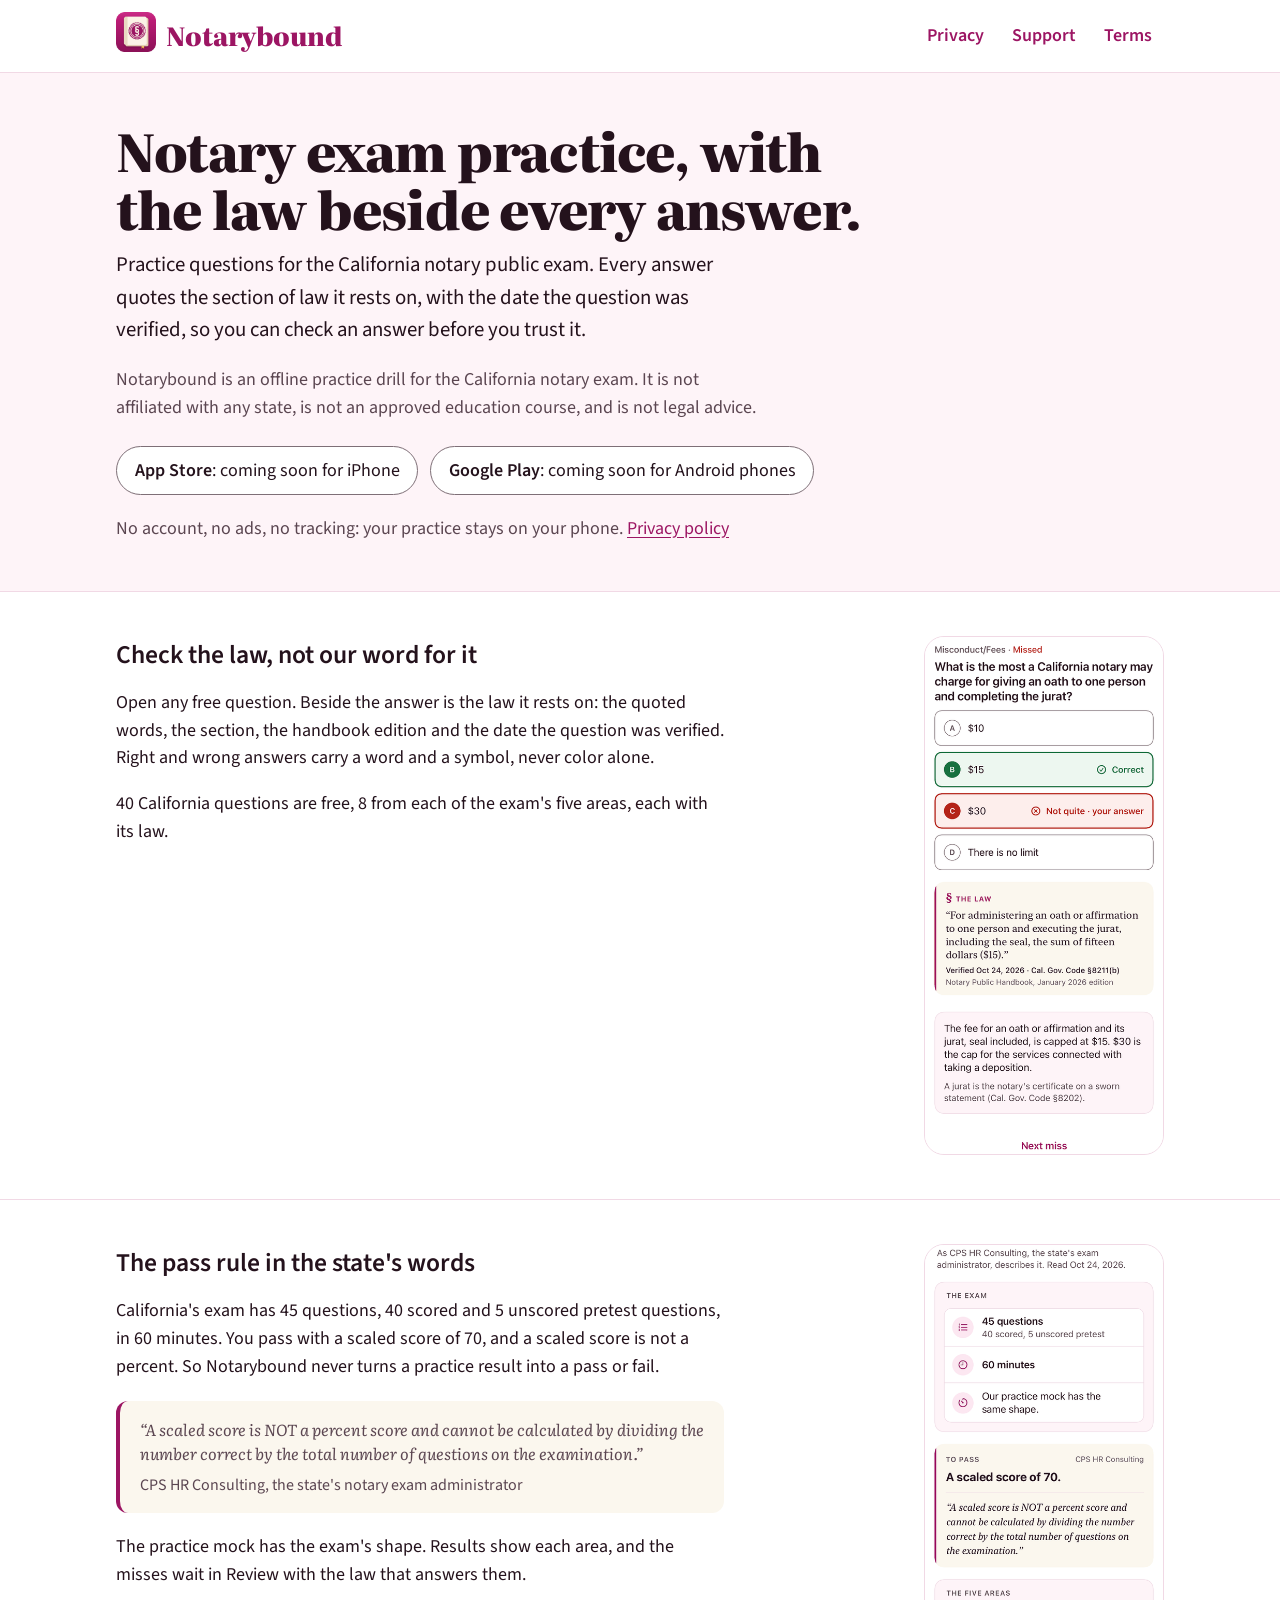
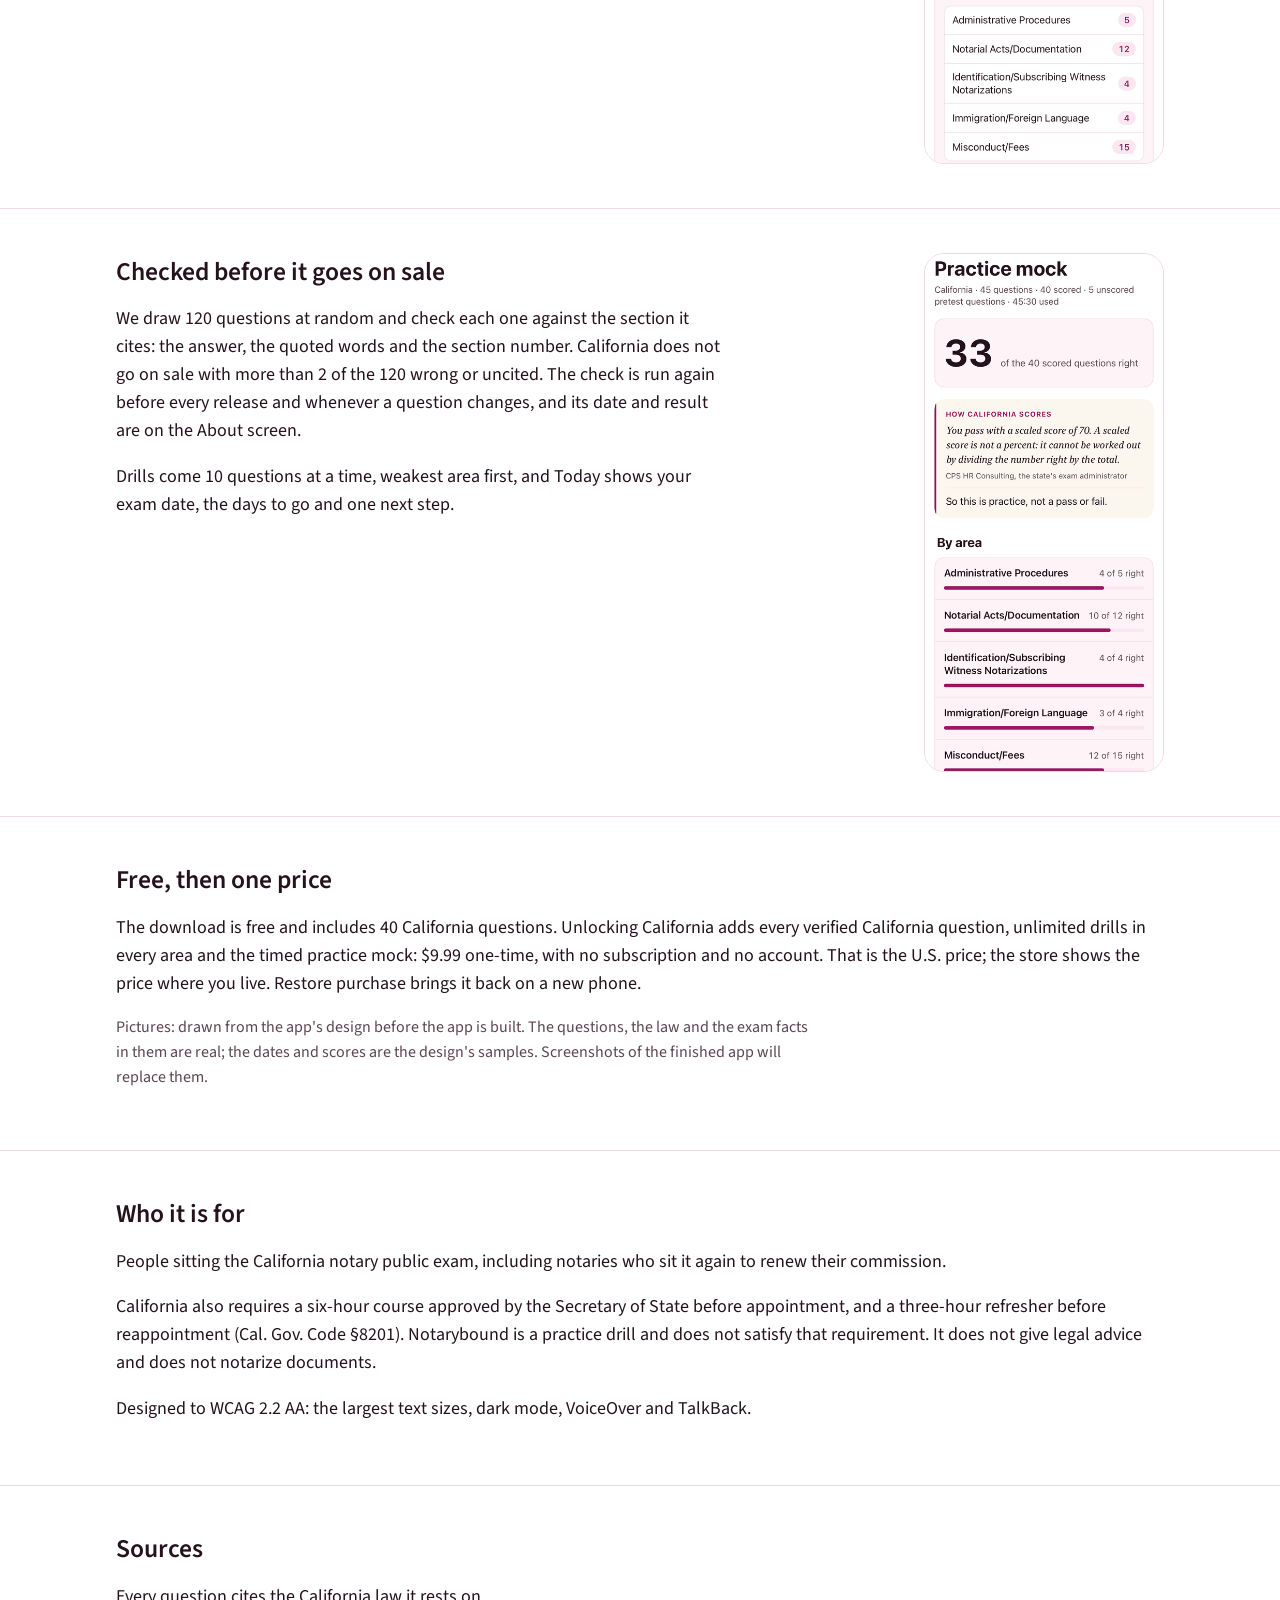
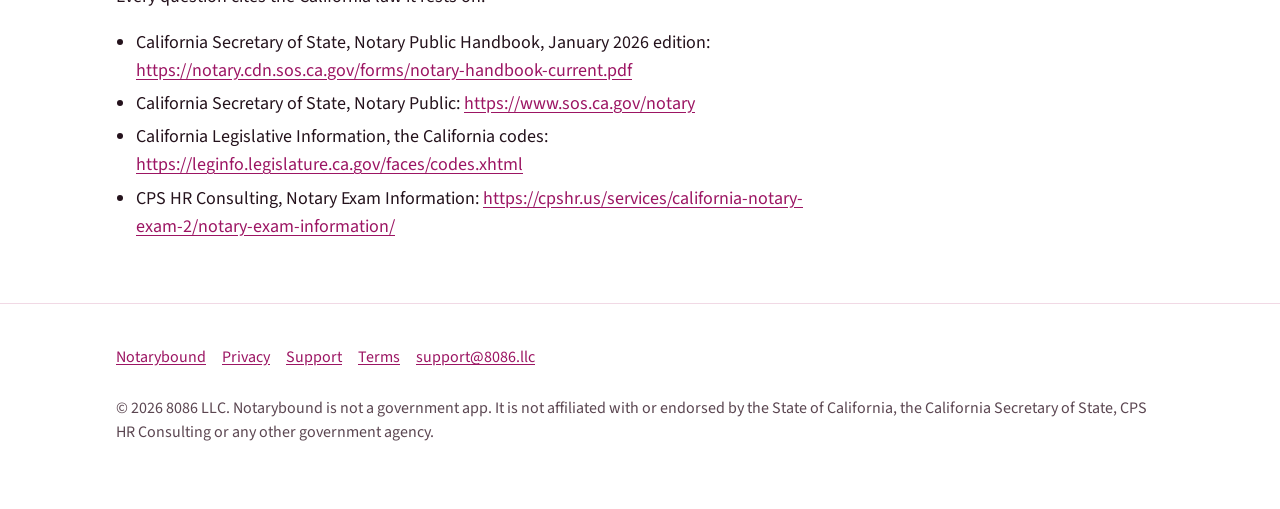
==== index.html @ fcd40908 "Notarybound site: landing, privacy, support and terms pages The launch pack's site for Notarybound (" ====
<!doctype html>
<html lang="en-US">
<head>
<meta charset="utf-8">
<meta name="viewport" content="width=device-width, initial-scale=1">
<title>Notarybound: California notary exam practice</title>
<meta name="description" content="Practice for the California notary public exam, offline. Every answer quotes the law it rests on, with the date it was verified. 40 free questions, no account.">
<link rel="canonical" href="https://soloinc-projects.github.io/notarybound/">
<meta name="color-scheme" content="light dark">
<meta name="theme-color" content="#9C1563" media="(prefers-color-scheme: light)">
<meta name="theme-color" content="#150A10" media="(prefers-color-scheme: dark)">
<meta property="og:type" content="website">
<meta property="og:site_name" content="Notarybound">
<meta property="og:title" content="Notarybound: California notary exam practice">
<meta property="og:description" content="Practice for the California notary public exam, offline. Every answer quotes the law it rests on, with the date it was verified. 40 free questions, no account.">
<meta property="og:url" content="https://soloinc-projects.github.io/notarybound/">
<meta property="og:image" content="https://soloinc-projects.github.io/notarybound/og-image.png">
<meta property="og:image:width" content="1200">
<meta property="og:image:height" content="630">
<meta property="og:image:alt" content="Notarybound: a cream book with a berry notary seal on its cover, on berry">
<meta name="twitter:card" content="summary_large_image">
<link rel="icon" href="favicon.ico" sizes="any">
<link rel="icon" href="favicon.svg" type="image/svg+xml">
<link rel="apple-touch-icon" href="apple-touch-icon.png">
<link rel="manifest" href="site.webmanifest">
<link rel="preload" href="fonts/literata-display.woff2" as="font" type="font/woff2" crossorigin>
<link rel="stylesheet" href="css/site.css">
<script type="application/ld+json">{"@context": "https://schema.org", "@type": "MobileApplication", "name": "Notarybound", "alternateName": "Notarybound: Notary Exam Prep", "url": "https://soloinc-projects.github.io/notarybound/", "description": "Practice for the California notary public exam, offline. Every answer quotes the law it rests on, with the date it was verified. 40 free questions, no account.", "applicationCategory": "EducationalApplication", "operatingSystem": "iOS 17 or later; Android 8.0 or later", "inLanguage": "en-US", "isAccessibleForFree": true, "offers": {"@type": "Offer", "price": "0", "priceCurrency": "USD"}, "publisher": {"@type": "Organization", "name": "8086 LLC", "email": "support@8086.llc"}, "image": "https://soloinc-projects.github.io/notarybound/icon-512.png", "screenshot": ["https://soloinc-projects.github.io/notarybound/img/question-light.png", "https://soloinc-projects.github.io/notarybound/img/exam-light.png", "https://soloinc-projects.github.io/notarybound/img/results-light.png"]}</script>
</head>
<body>
<a class="skip" href="#main">Skip to content</a>
<header class="site"><div class="wrap">
<a class="brand" href="./" aria-label="Notarybound, home"><picture><source srcset="img/mark-dark.png" media="(prefers-color-scheme: dark)"><img src="img/mark-light.png" width="40" height="40" alt=""></picture><span class="wordmark">Notarybound</span></a>
<nav class="site" aria-label="Site"><ul><li><a href="privacy/">Privacy</a></li><li><a href="support/">Support</a></li><li><a href="terms/">Terms</a></li></ul></nav>
</div></header>
<main id="main">
<div class="hero"><div class="wrap">
<h1>Notary exam practice, with the law beside every answer.</h1>
<p class="lede">Practice questions for the California notary public exam. Every answer quotes the section of law it rests on, with the date the question was verified, so you can check an answer before you trust it.</p>
<p class="plain">Notarybound is an offline practice drill for the California notary exam. It is not affiliated with any state, is not an approved education course, and is not legal advice.</p>
<ul class="stores" aria-label="Where to get it">
<li><strong>App Store</strong>: coming soon for iPhone</li>
<li><strong>Google Play</strong>: coming soon for Android phones</li>
</ul>
<p class="oneline">No account, no ads, no tracking: your practice stays on your phone. <a href="privacy/">Privacy policy</a></p>
</div></div>

<section aria-labelledby="p1"><div class="wrap proof">
<div>
<h2 id="p1">Check the law, not our word for it</h2>
<p>Open any free question. Beside the answer is the law it rests on: the quoted words, the section, the handbook edition and the date the question was verified. Right and wrong answers carry a word and a symbol, never color alone.</p>
<p>40 California questions are free, 8 from each of the exam's five areas, each with its law.</p>
</div>
<figure class="shot"><picture><source srcset="img/question-dark.png" media="(prefers-color-scheme: dark)"><img src="img/question-light.png" width="460" height="1000" alt="Notarybound's question screen: a missed California question on the most a notary may charge for giving an oath to one person, with the right answer marked Correct, the chosen one marked Not quite, and the law card quoting California Government Code section 8211(b), with its verified date and handbook edition." loading="lazy"></picture></figure>
</div></section>

<section aria-labelledby="p2"><div class="wrap proof">
<div>
<h2 id="p2">The pass rule in the state's words</h2>
<p>California's exam has 45 questions, 40 scored and 5 unscored pretest questions, in 60 minutes. You pass with a scaled score of 70, and a scaled score is not a percent. So Notarybound never turns a practice result into a pass or fail.</p>
<div class="law"><blockquote><p>“A scaled score is NOT a percent score and cannot be calculated by dividing the number correct by the total number of questions on the examination.”</p></blockquote><p>CPS HR Consulting, the state's notary exam administrator</p></div>
<p>The practice mock has the exam's shape. Results show each area, and the misses wait in Review with the law that answers them.</p>
</div>
<figure class="shot"><picture><source srcset="img/exam-dark.png" media="(prefers-color-scheme: dark)"><img src="img/exam-light.png" width="460" height="1000" alt="The About this exam screen for California, as CPS HR Consulting describes it: 45 questions, 40 scored and 5 unscored pretest, 60 minutes, and to pass, a scaled score of 70, with CPS HR's sentence that a scaled score is not a percent, then the five areas with their scored questions." loading="lazy"></picture></figure>
</div></section>

<section aria-labelledby="p3"><div class="wrap proof">
<div>
<h2 id="p3">Checked before it goes on sale</h2>
<p>We draw 120 questions at random and check each one against the section it cites: the answer, the quoted words and the section number. California does not go on sale with more than 2 of the 120 wrong or uncited. The check is run again before every release and whenever a question changes, and its date and result are on the About screen.</p>
<p>Drills come 10 questions at a time, weakest area first, and Today shows your exam date, the days to go and one next step.</p>
</div>
<figure class="shot"><picture><source srcset="img/results-dark.png" media="(prefers-color-scheme: dark)"><img src="img/results-light.png" width="460" height="1000" alt="A practice mock's results: 33 of the 40 scored questions right, the card How California scores, which says this is practice, not a pass or fail, and the result in each of the five areas." loading="lazy"></picture></figure>
</div></section>

<section aria-labelledby="price"><div class="wrap">
<h2 id="price">Free, then one price</h2>
<p>The download is free and includes 40 California questions. Unlocking California adds every verified California question, unlimited drills in every area and the timed practice mock: $9.99 one-time, with no subscription and no account. That is the U.S. price; the store shows the price where you live. Restore purchase brings it back on a new phone.</p>
<p class="note">Pictures: drawn from the app's design before the app is built. The questions, the law and the exam facts in them are real; the dates and scores are the design's samples. Screenshots of the finished app will replace them.</p>
</div></section>

<section aria-labelledby="who"><div class="wrap">
<h2 id="who">Who it is for</h2>
<p>People sitting the California notary public exam, including notaries who sit it again to renew their commission.</p>
<p>California also requires a six-hour course approved by the Secretary of State before appointment, and a three-hour refresher before reappointment (Cal. Gov. Code §8201). Notarybound is a practice drill and does not satisfy that requirement. It does not give legal advice and does not notarize documents.</p>
<p>Designed to WCAG 2.2 AA: the largest text sizes, dark mode, VoiceOver and TalkBack.</p>
</div></section>

<section aria-labelledby="src"><div class="wrap">
<h2 id="src">Sources</h2>
<p>Every question cites the California law it rests on.</p>
<ul class="plainlist sources"><li>California Secretary of State, Notary Public Handbook, January 2026 edition: <a href="https://notary.cdn.sos.ca.gov/forms/notary-handbook-current.pdf">https://notary.cdn.sos.ca.gov/forms/notary-handbook-current.pdf</a></li><li>California Secretary of State, Notary Public: <a href="https://www.sos.ca.gov/notary">https://www.sos.ca.gov/notary</a></li><li>California Legislative Information, the California codes: <a href="https://leginfo.legislature.ca.gov/faces/codes.xhtml">https://leginfo.legislature.ca.gov/faces/codes.xhtml</a></li><li>CPS HR Consulting, Notary Exam Information: <a href="https://cpshr.us/services/california-notary-exam-2/notary-exam-information/">https://cpshr.us/services/california-notary-exam-2/notary-exam-information/</a></li></ul>
</div></section>
</main>
<footer class="site"><div class="wrap">
<ul><li><a href="./">Notarybound</a></li><li><a href="privacy/">Privacy</a></li><li><a href="support/">Support</a></li><li><a href="terms/">Terms</a></li><li><a href="mailto:support@8086.llc">support@8086.llc</a></li></ul>
<p>© 2026 8086 LLC. Notarybound is not a government app. It is not affiliated with or endorsed by the State of California, the California Secretary of State, CPS HR Consulting or any other government agency.</p>
</div></footer>
</body>
</html>
---- css/site.css ----
@font-face{font-family:"Literata Display";src:url("../fonts/literata-display.woff2") format("woff2");font-weight:800;font-display:swap}
@font-face{font-family:"Literata";src:url("../fonts/literata-italic.woff2") format("woff2");font-style:italic;font-weight:400;font-display:swap}
@font-face{font-family:"Source Sans 3";src:url("../fonts/source-sans-3-regular.woff2") format("woff2");font-weight:400;font-display:swap}
@font-face{font-family:"Source Sans 3";src:url("../fonts/source-sans-3-semibold.woff2") format("woff2");font-weight:600;font-display:swap}
:root{color-scheme:light dark;--surface:#FFFFFF;--raised:#FEF4F8;--tint:#FCE7F1;--statute:#FBF7EE;--ink:#24121C;--ink2:#5B4651;--primary:#9C1563;--on-primary:#FFFFFF;--rule:#7E6F77;--line:#F1D9E5;--focus:#9C1563}
@media (prefers-color-scheme:dark){:root{--surface:#150A10;--raised:#21141B;--tint:#2C1D25;--statute:#261A1F;--ink:#F8EEF3;--ink2:#CDBBC5;--primary:#F38CC2;--on-primary:#3D0A26;--rule:#9A8A93;--line:#3A2A32;--focus:#F38CC2}}
*{box-sizing:border-box}
html{-webkit-text-size-adjust:100%}
body{margin:0;background:var(--surface);color:var(--ink);font:400 1.125rem/1.55 "Source Sans 3",system-ui,-apple-system,"Segoe UI",Roboto,sans-serif}
a{color:var(--primary);text-underline-offset:.15em}
a:focus-visible,summary:focus-visible{outline:2px solid var(--focus);outline-offset:3px;border-radius:4px}
.skip{position:absolute;left:-999px;top:0;background:var(--primary);color:var(--on-primary);padding:.75rem 1rem;z-index:2}
.skip:focus{left:.5rem;top:.5rem}
.wrap{max-width:68rem;margin:0 auto;padding:0 1.25rem}
header.site{border-bottom:1px solid var(--line)}
header.site .wrap{display:flex;align-items:center;justify-content:space-between;gap:1rem;flex-wrap:wrap;min-height:4.5rem}
.brand{display:flex;align-items:center;gap:.6rem;text-decoration:none;color:var(--primary);min-height:44px}
.brand img{width:40px;height:40px}
.wordmark{font:800 1.6rem/1 "Literata Display",Georgia,serif;letter-spacing:-.01em}
nav.site ul{list-style:none;margin:0;padding:0;display:flex;gap:.25rem;flex-wrap:wrap}
nav.site a{display:inline-flex;align-items:center;min-height:44px;padding:0 .75rem;text-decoration:none;font-weight:600}
nav.site a:hover{text-decoration:underline}
nav.site a[aria-current=page]{text-decoration:underline}
main{display:block}
.hero{background:var(--raised);border-bottom:1px solid var(--line)}
.hero .wrap{padding-top:3rem;padding-bottom:3rem}
h1,h2,h3{line-height:1.2;margin:0 0 .75rem}
h1{font:800 clamp(2rem,5.5vw,3.25rem)/1.12 "Literata Display",Georgia,serif;letter-spacing:-.015em;max-width:22ch}
.page h1{font-size:clamp(2rem,5vw,2.75rem)}
h2{font-size:1.6rem;font-weight:600;margin-top:.25rem}
h3{font-size:1.2rem;font-weight:600}
.lede{font-size:1.3rem;max-width:40rem;margin:0 0 1.25rem}
.plain{color:var(--ink2);max-width:40rem;margin:0 0 1.5rem}
.stores{display:flex;flex-wrap:wrap;gap:.75rem;margin:0 0 1.25rem;padding:0;list-style:none}
.stores li{border:1px solid var(--rule);border-radius:999px;padding:.6rem 1.1rem;background:var(--surface)}
.stores strong{font-weight:600}
.oneline{margin:0;color:var(--ink2)}
section{padding:2.75rem 0;border-bottom:1px solid var(--line)}
.proof{display:grid;grid-template-columns:1fr;gap:1.5rem;align-items:start}
@media (min-width:44rem){.proof{grid-template-columns:minmax(0,1fr) 15rem;gap:3rem}}
.proof p{max-width:38rem}
.shot{margin:0;justify-self:center}
.shot img{display:block;width:min(15rem,70vw);height:auto;border:1px solid var(--line);border-radius:1.25rem;background:var(--surface)}
.law{background:var(--statute);border-left:4px solid var(--primary);border-radius:.75rem;padding:1rem 1.25rem;margin:1.25rem 0;max-width:38rem}
.law blockquote{margin:0 0 .5rem;font:italic 400 1.15rem/1.5 Literata,Georgia,serif}
.law p{margin:0;color:var(--ink2);font-size:1rem}
.note{color:var(--ink2);font-size:1rem;max-width:44rem}
ul.plainlist{padding-left:1.25rem;max-width:44rem}
ul.plainlist li{margin:.35rem 0}
.sources a{word-break:break-word}
.page .wrap{max-width:46rem}
.page section{padding:1.75rem 0}
.page h2{font-size:1.35rem}
details{border:1px solid var(--line);border-radius:.75rem;padding:.25rem 1rem;margin:.6rem 0;background:var(--raised)}
summary{cursor:pointer;font-weight:600;min-height:44px;display:flex;align-items:center}
details p{margin:.25rem 0 .9rem}
footer.site{padding:2rem 0 3rem;color:var(--ink2);font-size:1rem}
footer.site ul{list-style:none;padding:0;margin:0 0 .75rem;display:flex;flex-wrap:wrap;gap:.25rem 1rem}
footer.site a{display:inline-flex;align-items:center;min-height:44px}
@media (prefers-reduced-motion:reduce){*{animation:none!important;transition:none!important;scroll-behavior:auto!important}}
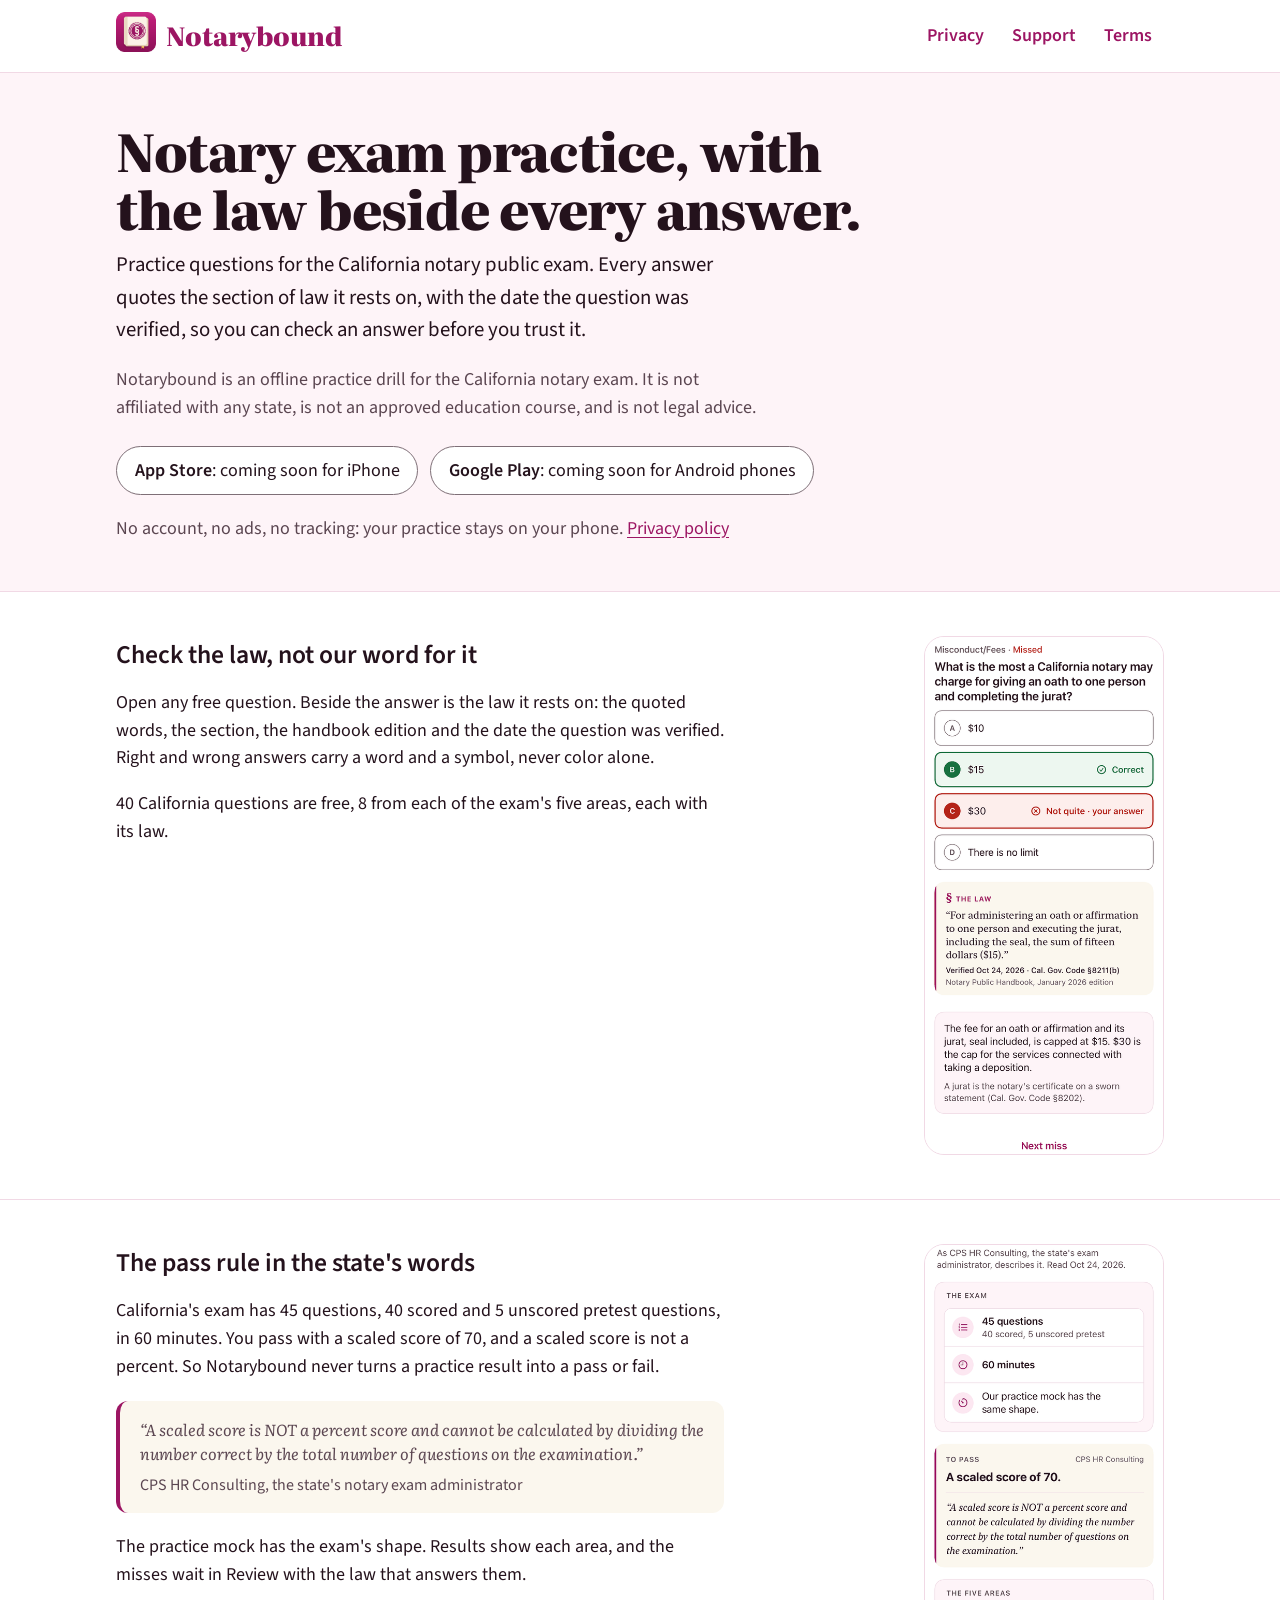
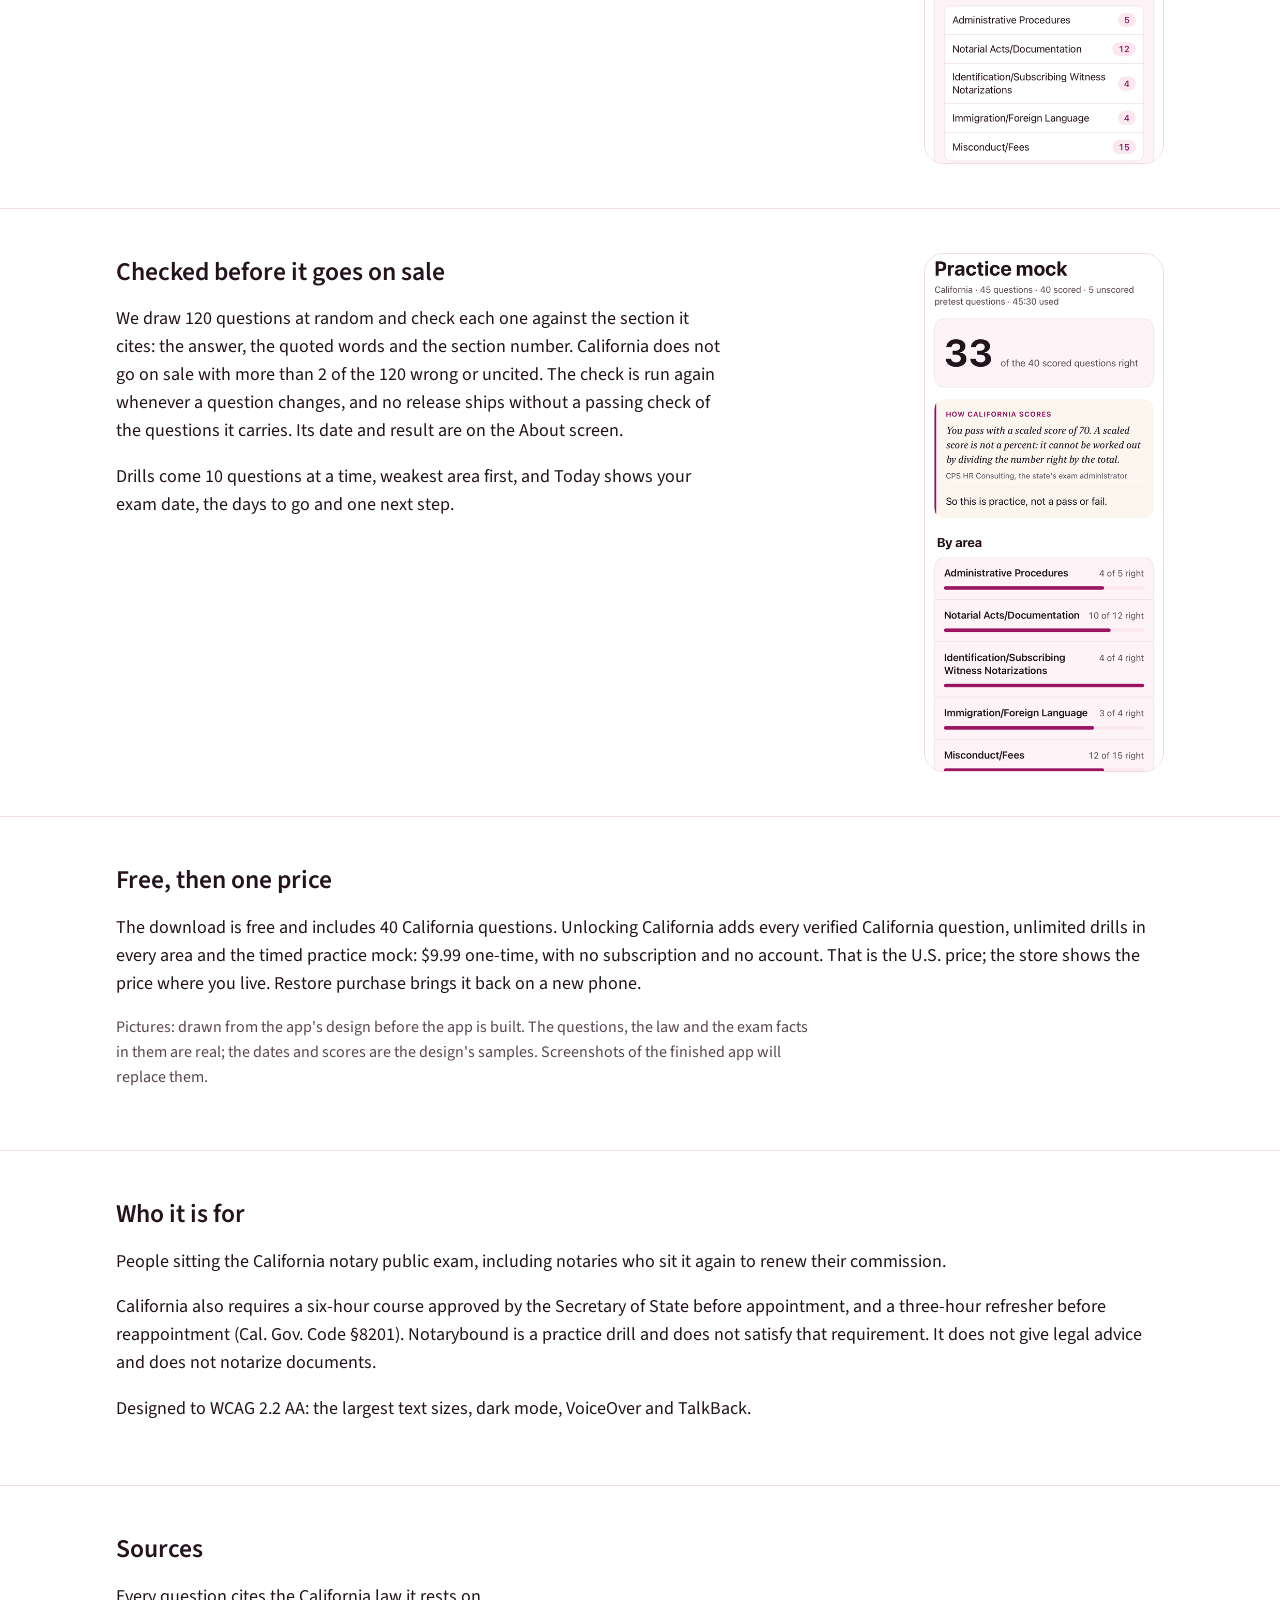
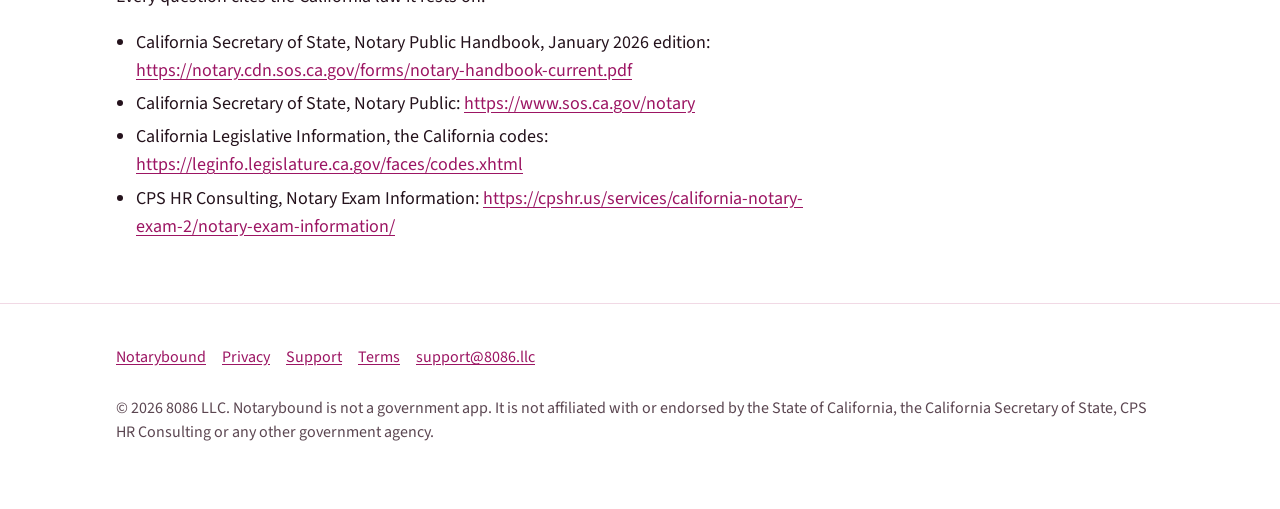
==== commit a9223d0f: "Site: iOS 26 floor and the audit sentence as the build does it Co-Authored-By: Claude Opus 5.5 <nore" ====
--- a/index.html
+++ b/index.html
@@ -25,7 +25,7 @@
 <link rel="manifest" href="site.webmanifest">
 <link rel="preload" href="fonts/literata-display.woff2" as="font" type="font/woff2" crossorigin>
 <link rel="stylesheet" href="css/site.css">
-<script type="application/ld+json">{"@context": "https://schema.org", "@type": "MobileApplication", "name": "Notarybound", "alternateName": "Notarybound: Notary Exam Prep", "url": "https://soloinc-projects.github.io/notarybound/", "description": "Practice for the California notary public exam, offline. Every answer quotes the law it rests on, with the date it was verified. 40 free questions, no account.", "applicationCategory": "EducationalApplication", "operatingSystem": "iOS 17 or later; Android 8.0 or later", "inLanguage": "en-US", "isAccessibleForFree": true, "offers": {"@type": "Offer", "price": "0", "priceCurrency": "USD"}, "publisher": {"@type": "Organization", "name": "8086 LLC", "email": "support@8086.llc"}, "image": "https://soloinc-projects.github.io/notarybound/icon-512.png", "screenshot": ["https://soloinc-projects.github.io/notarybound/img/question-light.png", "https://soloinc-projects.github.io/notarybound/img/exam-light.png", "https://soloinc-projects.github.io/notarybound/img/results-light.png"]}</script>
+<script type="application/ld+json">{"@context": "https://schema.org", "@type": "MobileApplication", "name": "Notarybound", "alternateName": "Notarybound: Notary Exam Prep", "url": "https://soloinc-projects.github.io/notarybound/", "description": "Practice for the California notary public exam, offline. Every answer quotes the law it rests on, with the date it was verified. 40 free questions, no account.", "applicationCategory": "EducationalApplication", "operatingSystem": "iOS 26 or later; Android 8.0 or later", "inLanguage": "en-US", "isAccessibleForFree": true, "offers": {"@type": "Offer", "price": "0", "priceCurrency": "USD"}, "publisher": {"@type": "Organization", "name": "8086 LLC", "email": "support@8086.llc"}, "image": "https://soloinc-projects.github.io/notarybound/icon-512.png", "screenshot": ["https://soloinc-projects.github.io/notarybound/img/question-light.png", "https://soloinc-projects.github.io/notarybound/img/exam-light.png", "https://soloinc-projects.github.io/notarybound/img/results-light.png"]}</script>
 </head>
 <body>
 <a class="skip" href="#main">Skip to content</a>
@@ -67,7 +67,7 @@
 <section aria-labelledby="p3"><div class="wrap proof">
 <div>
 <h2 id="p3">Checked before it goes on sale</h2>
-<p>We draw 120 questions at random and check each one against the section it cites: the answer, the quoted words and the section number. California does not go on sale with more than 2 of the 120 wrong or uncited. The check is run again before every release and whenever a question changes, and its date and result are on the About screen.</p>
+<p>We draw 120 questions at random and check each one against the section it cites: the answer, the quoted words and the section number. California does not go on sale with more than 2 of the 120 wrong or uncited. The check is run again whenever a question changes, and no release ships without a passing check of the questions it carries. Its date and result are on the About screen.</p>
 <p>Drills come 10 questions at a time, weakest area first, and Today shows your exam date, the days to go and one next step.</p>
 </div>
 <figure class="shot"><picture><source srcset="img/results-dark.png" media="(prefers-color-scheme: dark)"><img src="img/results-light.png" width="460" height="1000" alt="A practice mock's results: 33 of the 40 scored questions right, the card How California scores, which says this is practice, not a pass or fail, and the result in each of the five areas." loading="lazy"></picture></figure>
